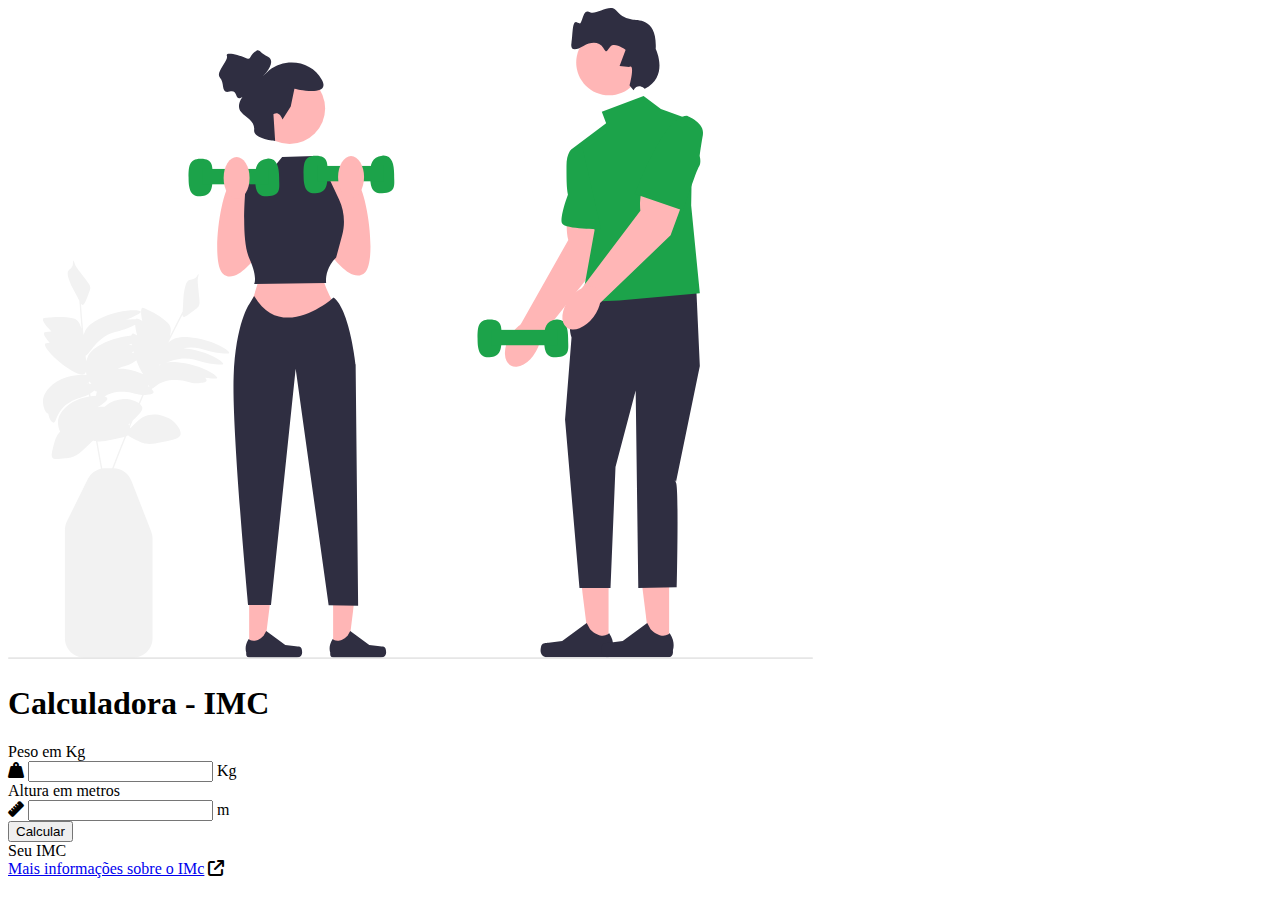
==== CalculadoraIMC/index.html @ 0b0d5aaf "update projects" ====
<!DOCTYPE html>
<html lang="pt-br">
<head>
    <meta charset="UTF-8">
    <meta name="viewport" content="width=device-width, initial-scale=1.0">
    <title>Calculadora de IMC</title>
    <link rel="stylesheet" href="assets/css/style.css">
    <link rel="stylesheet" href="https://cdnjs.cloudflare.com/ajax/libs/font-awesome/6.7.2/css/all.min.css
    "> <!--para pegar icones  -->
</head>
<body>
    <!--  -->
    <main id="container">
        <section id="img">
            <img src="assets/img/ilustration.svg" alt="">
        </section>

        <section id="calculator">

            <form action="" id="form">

                <h1 id="title">Calculadora - IMC</h1>

                <div class="input-box">
                    <label for="weight">Peso em Kg</label>
                    <div class="input-field">
                        <i class="fa-solid fa-weight-hanging"></i>
                        <input type="number" id="weight" required> <!-- required = obrigatorio -->
                        <span>Kg</span>
                    </div>
                </div>

                <div class="input-box">
                    <label for="height">Altura em metros</label>
                    <div class="input-field">
                        <i class="fa-solid fa-ruler"></i>
                        <input type="number" id="height" required> <!-- required = obrigatorio -->
                        <span>m</span>
                    </div>
                </div>

                <button id="calculate">Calcular</button>

            </form>
            
            <div id="infos">
                <div id="result">

                    <div id="bmi">
                        <span id="value"></span>
                        <span>Seu IMC</span>
                    </div>

                    <div id="description">
                        <span></span>
                    </div>

                </div>

                <div id="more_info">
                    <a href="https://mundoeducacao.uol.com.br/saude-bem-estar/imc.htm">Mais informações sobre o IMc</a>
                    <i class="fa-solid fa-arrow-up-right-from-square"></i>
                </div>
            </div>

        </section>

    </main>
    
    <script></script>
</body>
</html>
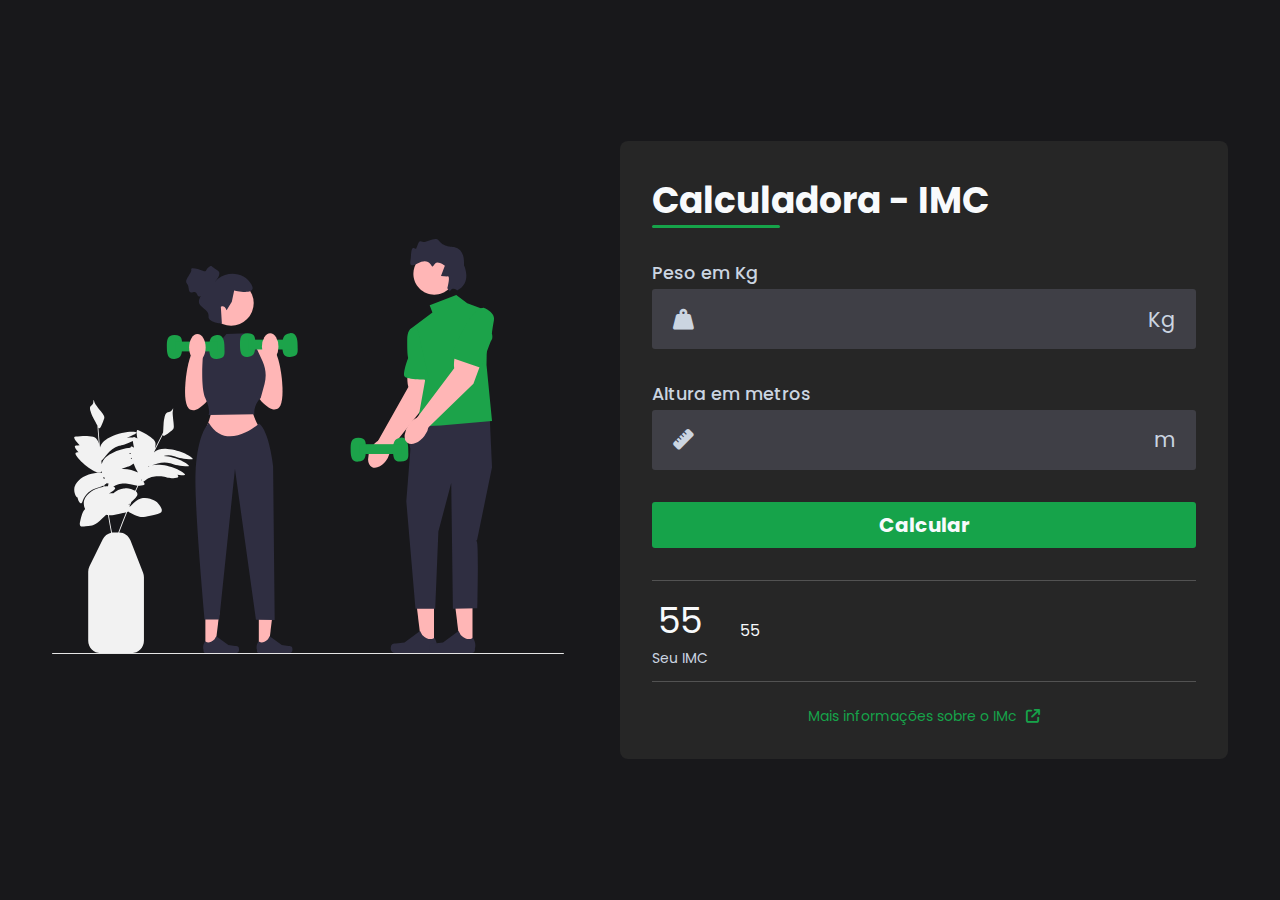
==== commit b27c3d12: "update" ====
--- a/CalculadoraIMC/index.html
+++ b/CalculadoraIMC/index.html
@@ -47,19 +47,21 @@
                 <div id="result">
 
                     <div id="bmi">
-                        <span id="value"></span>
+                        <span id="value">55</span>
                         <span>Seu IMC</span>
                     </div>
 
                     <div id="description">
-                        <span></span>
+                        <span>55</span>
                     </div>
 
                 </div>
 
                 <div id="more_info">
-                    <a href="https://mundoeducacao.uol.com.br/saude-bem-estar/imc.htm">Mais informações sobre o IMc</a>
-                    <i class="fa-solid fa-arrow-up-right-from-square"></i>
+                    <a href="https://mundoeducacao.uol.com.br/saude-bem-estar/imc.htm">Mais informações sobre o IMc
+                        <i class="fa-solid fa-arrow-up-right-from-square"></i>
+                    </a>
+                    
                 </div>
             </div>
 
--- a/CalculadoraIMC/assets/css/style.css
+++ b/CalculadoraIMC/assets/css/style.css
@@ -0,0 +1,166 @@
+@import url('https://fonts.googleapis.com/css2?family=Poppins:wght@100;200;300;400;500&display=swap');
+
+/*  */
+
+* { /* todos os elementos */
+    font-family: "Poppins", sans-serif;
+    margin: 0;
+    padding: 0;
+    box-sizing: border-box;
+}
+
+body { /* centralizou tudo - para ficar no meio */
+    display: flex;
+    align-items: center;
+    justify-content: center;
+    width: 100%;
+    height: 100vh;
+    background-color: #18181b;
+}
+
+#container {
+    display: flex; /* faz com que o container/forms fique ao lado da imagem */
+    align-items: center; /* fica centralizado */
+    gap: 3.5rem; /* espacamento entre a imagem e o container/forms */
+}
+
+#img img {
+    width: 32rem;
+}
+/*  */
+#calculator {
+    display: flex;
+    flex-direction: column; /* direciona e faz com que fique em coluna e não ao lado */
+    gap: 2rem;
+    padding: 2rem;
+    color: #f8fafc;
+    background-color: #262626;
+    border-radius: 8px;
+}
+
+#form {
+    display: flex;
+    flex-direction: column;
+    gap: 2rem;
+}
+
+#title {
+    font-size: 2.25rem;
+    position: relative;
+}
+
+#title::after {
+    position: absolute;
+    content: '';
+    background-color: #16a34a;
+    width: 8rem;
+    height: 3px;
+    bottom: 0;
+    left: 0;
+    border-radius: 3px;
+}
+
+.input-box label {
+    font-size: 1.1rem;
+    color: #cbd5e1;
+    font-weight: 500;
+}
+
+.input-field {
+    display: flex;
+    align-items: center;
+    justify-content: space-between;
+    background-color: #3f3f46;
+    padding: 0.3rem;
+    border-radius: 3px;
+    margin-top: 3px;
+}
+
+.input-field span,
+.input-field i {
+    color: #cbd5e1;
+    font-size: 1.3rem;
+    padding: 0.6rem 1rem;
+}
+
+.input-field input {
+    background-color: transparent;
+    border: none;
+    width: 100%;
+    font-size: 1.3rem;
+    color: #f8fafc;
+    padding: 0 0.5rem;
+}
+
+.input-field input::-webkit-outer-spin-button, /* tira as setinhas */
+.input-field input::-webkit-inner-spin-button {
+    appearance: none;
+}
+
+.input-field input:focus { /* tira a borda para digitar */
+    outline: none; 
+}
+
+#calculate {
+    border: none;
+    font-size: 1.25rem;
+    font-weight: bold;
+    background-color: #16a34a;
+    color: #f8fafc;
+    padding: 0.5rem 0;
+    border-radius: 3px;
+    cursor: pointer;
+}
+
+#result {
+    display: flex;
+    gap: 2rem;
+    align-items: center;
+    border-top: 1px solid #ffffff34;
+    padding: 0.75rem 0;
+}
+
+#bmi {
+    display: flex;
+    align-items: center;
+    flex-direction: column;
+    font-size: 2.25rem;
+}
+
+#bmi span:last-child { /* seleciona o ultimo elemento (span) */
+    font-size: 0.87rem;
+    color: #cbd5e1;
+}
+
+#description {
+    width: 15.5rem;
+}
+
+#more_info {
+    border-top: 1px solid #ffffff34;
+    padding-top: 1.5rem;
+}
+
+#more_info a {
+    color: #16a34a;
+    display: flex;
+    justify-content: center;
+    align-items: center;
+    gap: 0.6rem;
+    font-size: 0.875rem;
+    text-decoration: none;
+    transition: color 0.5s;
+}
+
+#more_info a:hover {
+    color: #cbd5e1;
+}
+
+/* 
+
+
+
+
+
+*/
+
